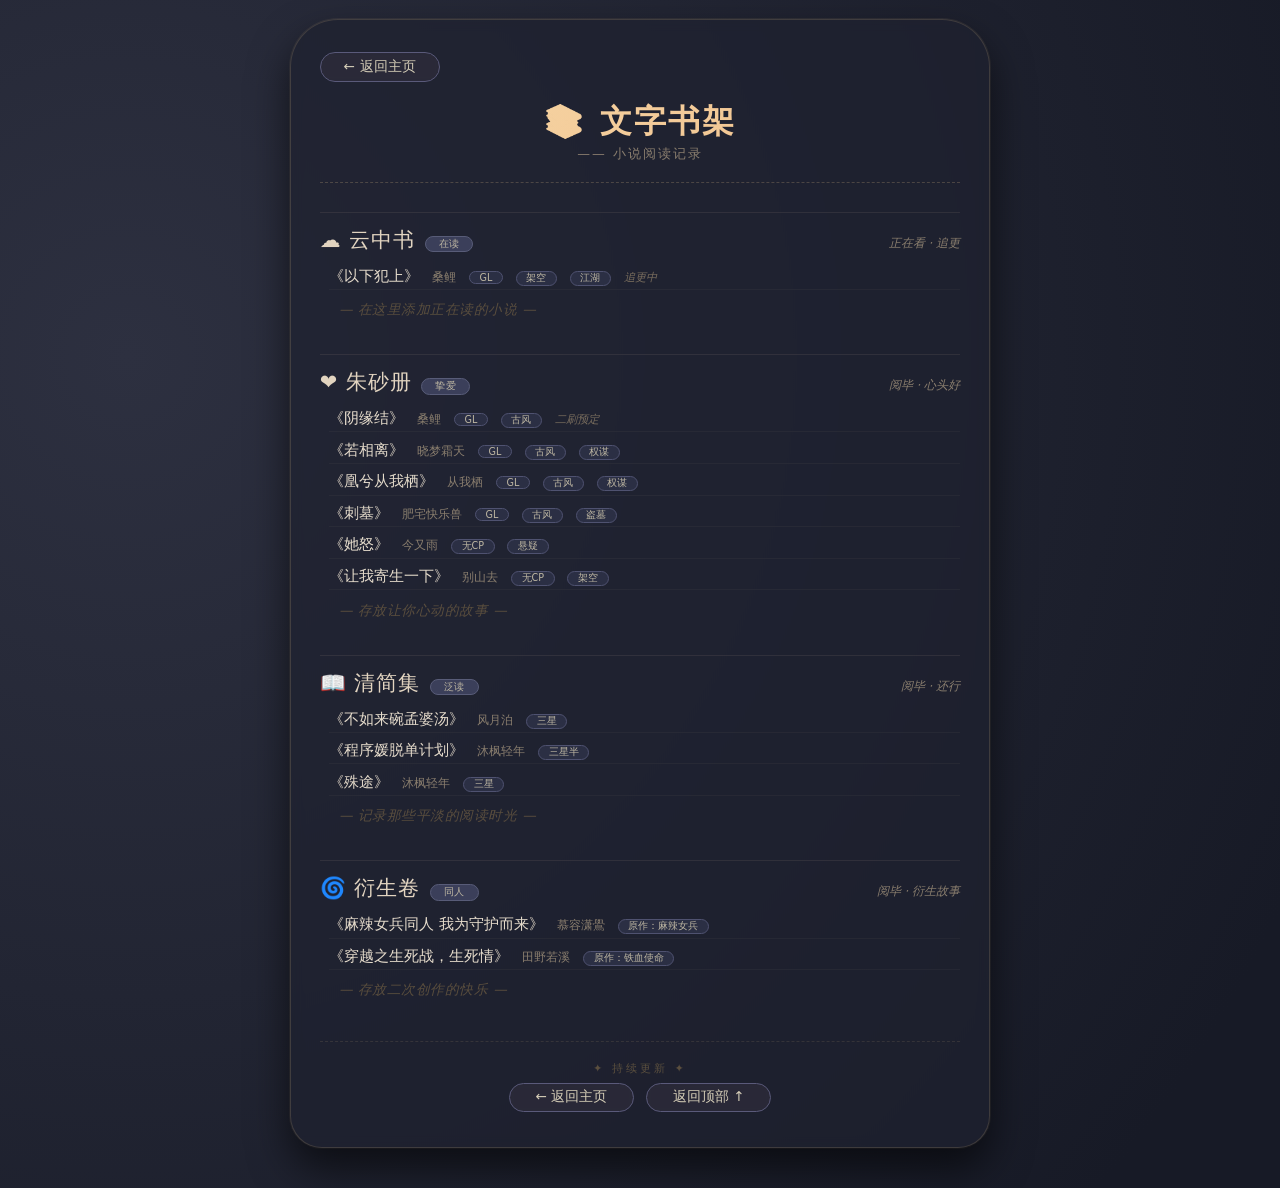
==== book.html @ a2913e01 "Add files via upload" ====
<!DOCTYPE html>
<html lang="zh-CN">
<head>
    <meta charset="UTF-8">
    <meta name="viewport" content="width=device-width, initial-scale=1.0, maximum-scale=1.0, user-scalable=yes, viewport-fit=cover">
    <title>文字书架 · 小说合集</title>
    <style>
        /* ===== 全局重置 — 继承自介游戏化风格 ===== */
        * {
            margin: 0;
            padding: 0;
            box-sizing: border-box;
        }

        body {
            background: #1b1e2b;
            background-image: radial-gradient(circle at 10% 30%, #2d3040 0%, #171a26 90%);
            font-family: 'Segoe UI', system-ui, -apple-system, 'Helvetica Neue', sans-serif;
            padding: 1.2rem 1rem 2.5rem;
            min-height: 100vh;
            display: flex;
            flex-direction: column;
            align-items: center;
            color: #eaeef2;
        }

        /* ===== 主卡片 ===== */
        .profile-card {
            max-width: 700px;
            width: 100%;
            background: rgba(30, 34, 48, 0.7);
            backdrop-filter: blur(6px);
            -webkit-backdrop-filter: blur(6px);
            border-radius: 48px 48px 32px 32px;
            padding: 2rem 1.8rem 2.2rem;
            box-shadow: 0 20px 40px rgba(0, 0, 0, 0.6), 0 0 0 1px rgba(255, 215, 150, 0.08);
            border: 1px solid rgba(255, 215, 150, 0.15);
            transition: all 0.2s ease;
        }

        /* ===== 返回按钮 ===== */
        .back-bar {
            margin-bottom: 1.2rem;
        }
        .back-btn {
            display: inline-block;
            background: rgba(60, 55, 70, 0.4);
            border-radius: 40px;
            padding: 0.3rem 1.4rem;
            font-size: 0.85rem;
            color: #d6ceb8;
            text-decoration: none;
            border: 1px solid #5a5a7a;
            transition: 0.2s;
            backdrop-filter: blur(2px);
            letter-spacing: 0.3px;
        }
        .back-btn:hover {
            background: #dbb594;
            color: #1b1e2b;
            border-color: #dbb594;
            transform: translateX(-4px);
        }
        .back-btn::before {
            content: "← ";
        }

        /* ===== 标题区 ===== */
        .page-header {
            text-align: center;
            padding-bottom: 1.2rem;
            border-bottom: 1px dashed rgba(255, 215, 150, 0.2);
            margin-bottom: 1.6rem;
        }
        .page-header h1 {
            font-size: 2rem;
            font-weight: 600;
            letter-spacing: 2px;
            background: linear-gradient(135deg, #f7d8a8, #f0c08c);
            -webkit-background-clip: text;
            background-clip: text;
            color: transparent;
            line-height: 1.3;
        }
        .page-header .subtitle {
            font-size: 0.8rem;
            color: #8a7e6e;
            letter-spacing: 2px;
            margin-top: 0.2rem;
        }

        /* ===== 书架分区 ===== */
        .shelf-section {
            margin-top: 1.8rem;
            padding-top: 0.8rem;
            border-top: 1px solid rgba(200, 180, 155, 0.1);
        }
        .shelf-section:first-of-type {
            border-top: none;
            margin-top: 0;
            padding-top: 0;
        }

        .shelf-header {
            display: flex;
            align-items: baseline;
            gap: 0.6rem;
            margin-bottom: 0.6rem;
            flex-wrap: wrap;
        }
        .shelf-header .shelf-name {
            font-size: 1.3rem;
            font-weight: 500;
            letter-spacing: 1px;
            color: #e2d4c0;
        }
        .shelf-header .shelf-badge {
            font-size: 0.6rem;
            background: #3b3f5a;
            padding: 0.05rem 0.8rem;
            border-radius: 30px;
            color: #bdb6a2;
            border: 1px solid #585c78;
            letter-spacing: 0.5px;
        }
        .shelf-header .shelf-desc {
            font-size: 0.75rem;
            color: #8a7e6e;
            margin-left: auto;
            font-style: italic;
        }

        /* ===== 书籍列表 ===== */
        .book-list {
            display: flex;
            flex-direction: column;
            gap: 0.3rem;
            padding-left: 0.6rem;
        }
        .book-item {
            display: flex;
            align-items: baseline;
            gap: 0.4rem 0.8rem;
            flex-wrap: wrap;
            padding: 0.15rem 0;
            font-size: 0.95rem;
            color: #d6d2c4;
            border-bottom: 1px solid rgba(200, 180, 155, 0.05);
        }
        .book-item .book-title {
            font-weight: 400;
            color: #e6dccc;
        }
        .book-item .book-author {
            font-size: 0.75rem;
            color: #8a7e6e;
        }
        .book-item .book-tag {
            font-size: 0.6rem;
            background: #2b2f44;
            padding: 0 0.6rem;
            border-radius: 30px;
            color: #bdb6a2;
            border: 1px solid #4f5270;
        }
        .book-item .book-note {
            font-size: 0.7rem;
            color: #7a6e5e;
            font-style: italic;
        }

        /* ===== 空状态占位 ===== */
        .empty-placeholder {
            color: #5a4e3e;
            font-size: 0.85rem;
            padding: 0.4rem 0 0.4rem 0.6rem;
            font-style: italic;
            letter-spacing: 0.5px;
        }

        /* ===== 底部 ===== */
        .page-footer {
            margin-top: 2.2rem;
            padding-top: 1.2rem;
            border-top: 1px dashed rgba(255, 215, 150, 0.1);
            text-align: center;
        }
        .page-footer .footer-back {
            display: inline-block;
            background: rgba(60, 55, 70, 0.4);
            border-radius: 40px;
            padding: 0.3rem 1.6rem;
            font-size: 0.85rem;
            color: #d6ceb8;
            text-decoration: none;
            border: 1px solid #5a5a7a;
            transition: 0.2s;
            backdrop-filter: blur(2px);
        }
        .page-footer .footer-back:hover {
            background: #dbb594;
            color: #1b1e2b;
            border-color: #dbb594;
            transform: translateX(-4px);
        }
        .page-footer .footer-back::before {
            content: "← ";
        }
        .page-footer .footer-end {
            display: block;
            font-size: 0.7rem;
            color: #5a4e3e;
            letter-spacing: 3px;
            margin-bottom: 0.4rem;
        }

        /* ===== 响应式 ===== */
        @media (max-width: 480px) {
            body {
                padding: 0.8rem 0.6rem 1.8rem;
            }
            .profile-card {
                padding: 1.5rem 1rem 1.8rem;
                border-radius: 32px 32px 24px 24px;
            }
            .page-header h1 {
                font-size: 1.6rem;
            }
            .shelf-header .shelf-name {
                font-size: 1.1rem;
            }
            .book-item {
                font-size: 0.88rem;
                gap: 0.2rem 0.5rem;
            }
            .back-btn {
                font-size: 0.75rem;
                padding: 0.2rem 1rem;
            }
            .page-footer .footer-back {
                font-size: 0.75rem;
                padding: 0.2rem 1.2rem;
            }
        }

        @media (max-width: 380px) {
            .profile-card {
                padding: 1rem 0.8rem 1.4rem;
                border-radius: 24px;
            }
            .page-header h1 {
                font-size: 1.3rem;
            }
            .book-item {
                font-size: 0.82rem;
            }
            .shelf-header .shelf-name {
                font-size: 1rem;
            }
        }

        /* ===== 底部按钮组 ===== */
        .footer-links {
            display: flex;
            justify-content: center;
            gap: 0.8rem;
            flex-wrap: wrap;
            margin-top: 0.2rem;
        }
        .footer-back, .footer-top {
            display: inline-block;
            background: rgba(60, 55, 70, 0.4);
            border-radius: 40px;
            padding: 0.3rem 1.6rem;
            font-size: 0.85rem;
            color: #d6ceb8;
            text-decoration: none;
            border: 1px solid #5a5a7a;
            transition: 0.2s;
            backdrop-filter: blur(2px);
        }
        .footer-back:hover, .footer-top:hover {
            background: #dbb594;
            color: #1b1e2b;
            border-color: #dbb594;
            transform: translateX(-4px);
        }
        .footer-back::before {
            content: "← ";
        }
        .footer-top::after {
            content: " ↑";
        }
        @media (max-width: 480px) {
            .footer-back, .footer-top {
                font-size: 0.75rem;
                padding: 0.2rem 1.2rem;
            }
        }
    </style>
</head>
<body>

    <div class="profile-card">

        <!-- ===== 顶部返回 ===== -->
        <div class="back-bar">
            <a href="javascript:history.back()" class="back-btn">返回主页</a>
        </div>

        <!-- ===== 标题 ===== -->
        <div class="page-header">
            <h1>📚 文字书架</h1>
            <p class="subtitle">—— 小说阅读记录</p>
        </div>

        <!-- ============================================================ -->
        <!-- 分区一：云中书（正在看的小说） -->
        <!-- ============================================================ -->
        <div class="shelf-section">
            <div class="shelf-header">
                <span class="shelf-name">☁️ 云中书</span>
                <span class="shelf-badge">在读</span>
                <span class="shelf-desc">正在看 · 追更</span>
            </div>
            <div class="book-list">
                <!-- 示例条目，后续可替换/追加 -->
                <div class="book-item">
                    <span class="book-title">《以下犯上》</span>
                    <span class="book-author">桑鲤</span>
                    <span class="book-tag">GL</span>
                    <span class="book-tag">架空</span>
                    <span class="book-tag">江湖</span>
                    <span class="book-note">追更中</span>
                </div>
                <!-- <div class="book-item">
                    <span class="book-title">《另一本在读》</span>
                    <span class="book-author">作者名</span>
                    <span class="book-tag">GL</span>
                </div> -->
                <!-- 空状态占位（无内容时显示，有内容后可删除） -->
                <div class="empty-placeholder">— 在这里添加正在读的小说 —</div>
            </div>
        </div>

        <!-- ============================================================ -->
        <!-- 分区二：朱砂册（看完了很喜欢的小说） -->
        <!-- ============================================================ -->
        <div class="shelf-section">
            <div class="shelf-header">
                <span class="shelf-name">❤️ 朱砂册</span>
                <span class="shelf-badge">挚爱</span>
                <span class="shelf-desc">阅毕 · 心头好</span>
            </div>
            <div class="book-list">
                <div class="book-item">
                    <span class="book-title">《阴缘结》</span>
                    <span class="book-author">桑鲤</span>
                    <span class="book-tag">GL</span>
                    <span class="book-tag">古风</span>
                    <span class="book-note">二刷预定</span>
                </div>
                <div class="book-item">
                    <span class="book-title">《若相离》</span>
                    <span class="book-author">晓梦霜天</span>
                    <span class="book-tag">GL</span>
                    <span class="book-tag">古风</span>
                    <span class="book-tag">权谋</span>
                </div>
                <div class="book-item">
                    <span class="book-title">《凰兮从我栖》</span>
                    <span class="book-author">从我栖</span>
                    <span class="book-tag">GL</span>
                    <span class="book-tag">古风</span>
                    <span class="book-tag">权谋</span>
                </div>
                <div class="book-item">
                    <span class="book-title">《刺墓》</span>
                    <span class="book-author">肥宅快乐兽</span>
                    <span class="book-tag">GL</span>
                    <span class="book-tag">古风</span>
                    <span class="book-tag">盗墓</span>
                </div>
                <div class="book-item">
                    <span class="book-title">《她怒》</span>
                    <span class="book-author">今又雨</span>
                    <span class="book-tag">无CP</span>
                    <span class="book-tag">悬疑</span>
                </div>
                <div class="book-item">
                    <span class="book-title">《让我寄生一下》</span>
                    <span class="book-author">别山去</span>
                    <span class="book-tag">无CP</span>
                    <span class="book-tag">架空</span>
                </div>
                <div class="empty-placeholder">— 存放让你心动的故事 —</div>
            </div>
        </div>

        <!-- ============================================================ -->
        <!-- 分区三：清简集（看完了觉得一般/还行的小说） -->
        <!-- ============================================================ -->
        <div class="shelf-section">
            <div class="shelf-header">
                <span class="shelf-name">📖 清简集</span>
                <span class="shelf-badge">泛读</span>
                <span class="shelf-desc">阅毕 · 还行</span>
            </div>
            <div class="book-list">
                <div class="book-item">
                    <span class="book-title">《不如来碗孟婆汤》</span>
                    <span class="book-author">风月泊</span>
                    <span class="book-tag">三星</span>
                </div>
                <div class="book-item">
                    <span class="book-title">《程序媛脱单计划》</span>
                    <span class="book-author">沐枫轻年</span>
                    <span class="book-tag">三星半</span>
                </div>
                <div class="book-item">
                    <span class="book-title">《殊途》</span>
                    <span class="book-author">沐枫轻年</span>
                    <span class="book-tag">三星</span>
                </div>
                <div class="empty-placeholder">— 记录那些平淡的阅读时光 —</div>
            </div>
        </div>

        <!-- ============================================================ -->
        <!-- 分区四：衍生卷（同人文专区） -->
        <!-- ============================================================ -->
        <div class="shelf-section">
            <div class="shelf-header">
                <span class="shelf-name">🌀 衍生卷</span>
                <span class="shelf-badge">同人</span>
                <span class="shelf-desc">阅毕 · 衍生故事</span>
            </div>
            <div class="book-list">
                <div class="book-item">
                    <span class="book-title">《麻辣女兵同人 我为守护而来》</span>
                    <span class="book-author">慕容潇鷽</span>
                    <span class="book-tag">原作：麻辣女兵</span>
                </div>
                <div class="book-item">
                    <span class="book-title">《穿越之生死战，生死情》</span>
                    <span class="book-author">田野若溪</span>
                    <span class="book-tag">原作：铁血使命</span>
                </div>
                <div class="empty-placeholder">— 存放二次创作的快乐 —</div>
            </div>
        </div>

        <!-- ===== 底部 ===== -->
        <div class="page-footer">
            <span class="footer-end">✦ 持续更新 ✦</span>
            <div class="footer-links">
                <a href="./index.html" class="footer-back">返回主页</a>
                <a href="#" class="footer-top" onclick="window.scrollTo({top:0,behavior:'smooth'});return false;">返回顶部</a>
            </div>
        </div>

</body>
</html>
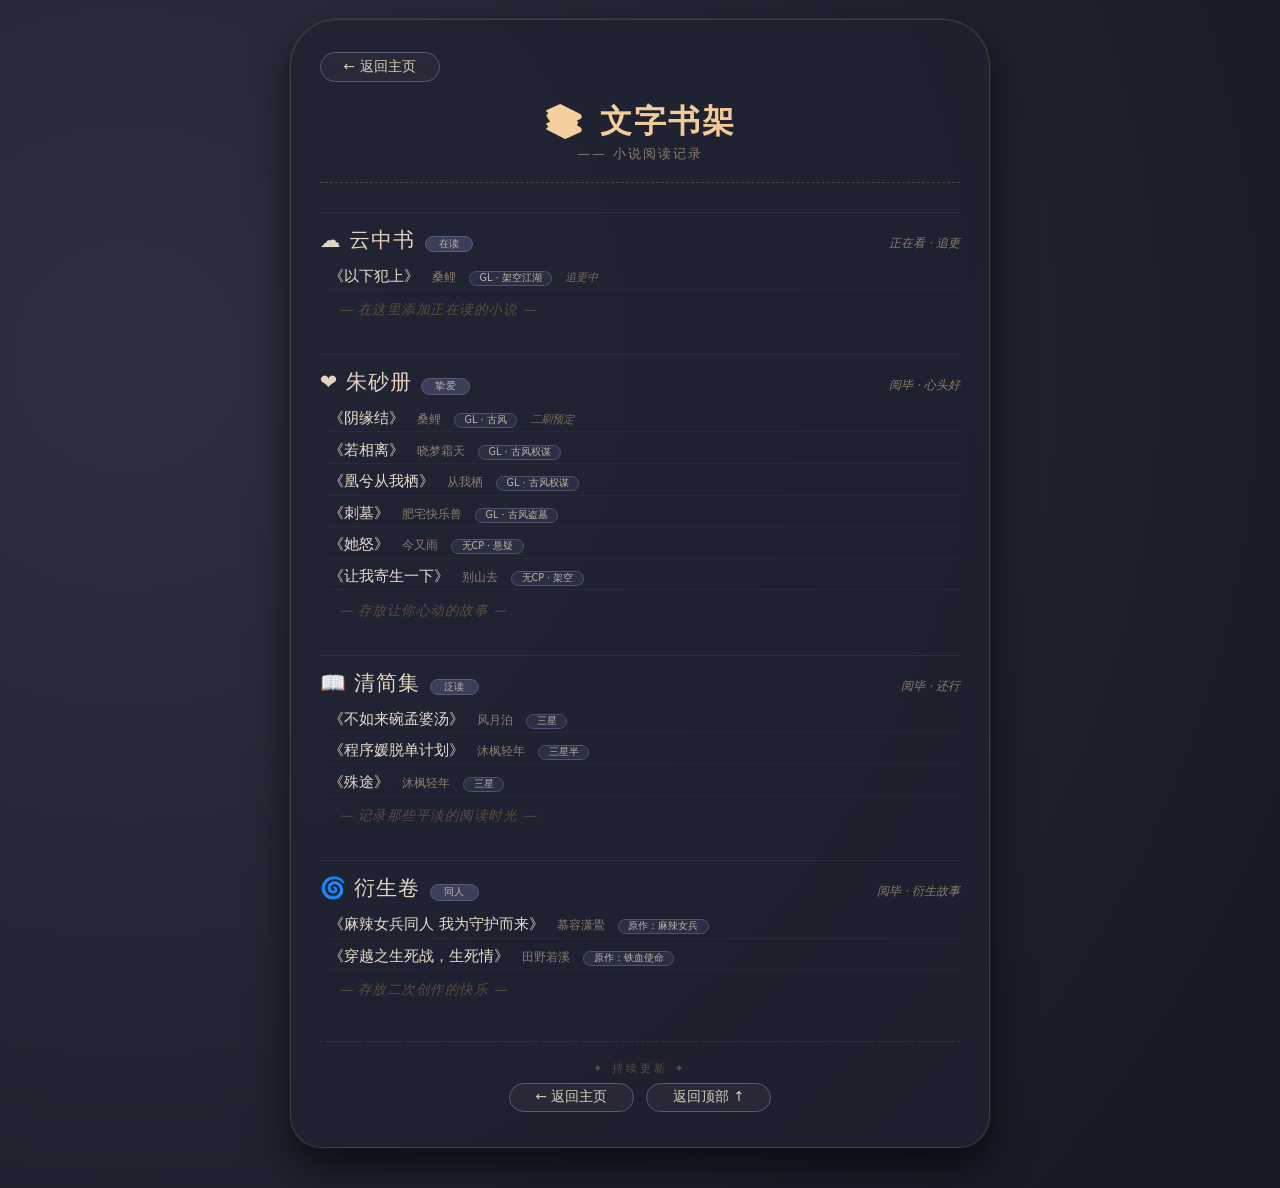
==== commit 9edfd213: "Update book.html" ====
--- a/book.html
+++ b/book.html
@@ -328,9 +328,7 @@
                 <div class="book-item">
                     <span class="book-title">《以下犯上》</span>
                     <span class="book-author">桑鲤</span>
-                    <span class="book-tag">GL</span>
-                    <span class="book-tag">架空</span>
-                    <span class="book-tag">江湖</span>
+                    <span class="book-tag">GL · 架空江湖</span>
                     <span class="book-note">追更中</span>
                 </div>
                 <!-- <div class="book-item">
@@ -356,42 +354,33 @@
                 <div class="book-item">
                     <span class="book-title">《阴缘结》</span>
                     <span class="book-author">桑鲤</span>
-                    <span class="book-tag">GL</span>
-                    <span class="book-tag">古风</span>
+                    <span class="book-tag">GL · 古风</span>
                     <span class="book-note">二刷预定</span>
                 </div>
                 <div class="book-item">
                     <span class="book-title">《若相离》</span>
                     <span class="book-author">晓梦霜天</span>
-                    <span class="book-tag">GL</span>
-                    <span class="book-tag">古风</span>
-                    <span class="book-tag">权谋</span>
+                    <span class="book-tag">GL · 古风权谋</span>
                 </div>
                 <div class="book-item">
                     <span class="book-title">《凰兮从我栖》</span>
                     <span class="book-author">从我栖</span>
-                    <span class="book-tag">GL</span>
-                    <span class="book-tag">古风</span>
-                    <span class="book-tag">权谋</span>
+                    <span class="book-tag">GL · 古风权谋</span>
                 </div>
                 <div class="book-item">
                     <span class="book-title">《刺墓》</span>
                     <span class="book-author">肥宅快乐兽</span>
-                    <span class="book-tag">GL</span>
-                    <span class="book-tag">古风</span>
-                    <span class="book-tag">盗墓</span>
+                    <span class="book-tag">GL · 古风盗墓</span>
                 </div>
                 <div class="book-item">
                     <span class="book-title">《她怒》</span>
                     <span class="book-author">今又雨</span>
-                    <span class="book-tag">无CP</span>
-                    <span class="book-tag">悬疑</span>
+                    <span class="book-tag">无CP · 悬疑</span>
                 </div>
                 <div class="book-item">
                     <span class="book-title">《让我寄生一下》</span>
                     <span class="book-author">别山去</span>
-                    <span class="book-tag">无CP</span>
-                    <span class="book-tag">架空</span>
+                    <span class="book-tag">无CP · 架空</span>
                 </div>
                 <div class="empty-placeholder">— 存放让你心动的故事 —</div>
             </div>
@@ -460,4 +449,4 @@
         </div>
 
 </body>
-</html>+</html>
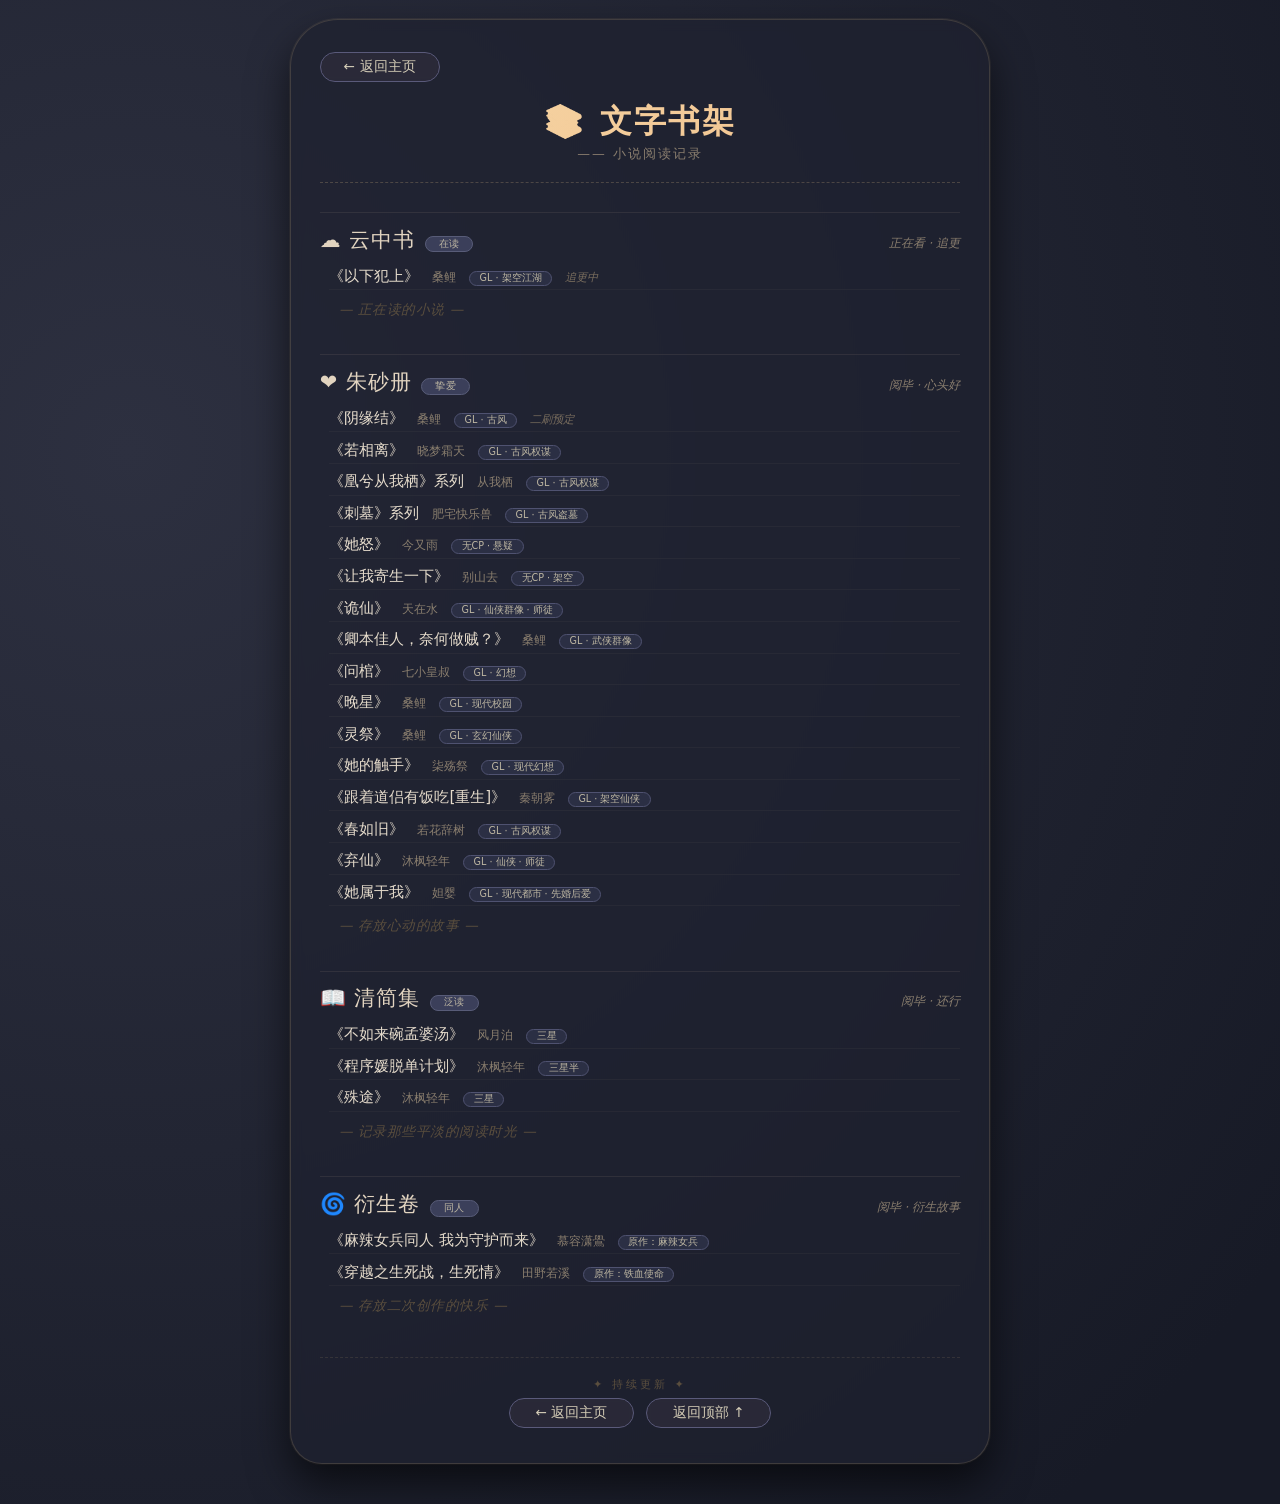
==== commit 1a6da9bb: "Update book.html" ====
--- a/book.html
+++ b/book.html
@@ -337,7 +337,7 @@
                     <span class="book-tag">GL</span>
                 </div> -->
                 <!-- 空状态占位（无内容时显示，有内容后可删除） -->
-                <div class="empty-placeholder">— 在这里添加正在读的小说 —</div>
+                <div class="empty-placeholder">— 正在读的小说 —</div>
             </div>
         </div>
 
@@ -363,12 +363,12 @@
                     <span class="book-tag">GL · 古风权谋</span>
                 </div>
                 <div class="book-item">
-                    <span class="book-title">《凰兮从我栖》</span>
+                    <span class="book-title">《凰兮从我栖》系列</span>
                     <span class="book-author">从我栖</span>
                     <span class="book-tag">GL · 古风权谋</span>
                 </div>
                 <div class="book-item">
-                    <span class="book-title">《刺墓》</span>
+                    <span class="book-title">《刺墓》系列</span>
                     <span class="book-author">肥宅快乐兽</span>
                     <span class="book-tag">GL · 古风盗墓</span>
                 </div>
@@ -382,7 +382,58 @@
                     <span class="book-author">别山去</span>
                     <span class="book-tag">无CP · 架空</span>
                 </div>
-                <div class="empty-placeholder">— 存放让你心动的故事 —</div>
+                <div class="book-item">
+                    <span class="book-title">《诡仙》</span>
+                    <span class="book-author">天在水</span>
+                    <span class="book-tag">GL · 仙侠群像 · 师徒</span>
+                </div>
+                <div class="book-item">
+                    <span class="book-title">《卿本佳人，奈何做贼？》</span>
+                    <span class="book-author">桑鲤</span>
+                    <span class="book-tag">GL · 武侠群像</span>
+                </div>
+                <div class="book-item">
+                    <span class="book-title">《问棺》</span>
+                    <span class="book-author">七小皇叔</span>
+                    <span class="book-tag">GL · 幻想</span>
+                </div>
+                <div class="book-item">
+                    <span class="book-title">《晚星》</span>
+                    <span class="book-author">桑鲤</span>
+                    <span class="book-tag">GL · 现代校园</span>
+                </div>
+                <div class="book-item">
+                    <span class="book-title">《灵祭》</span>
+                    <span class="book-author">桑鲤</span>
+                    <span class="book-tag">GL · 玄幻仙侠</span>
+                </div>
+                <div class="book-item">
+                    <span class="book-title">《她的触手》</span>
+                    <span class="book-author">柒殇祭</span>
+                    <span class="book-tag">GL · 现代幻想</span>
+                </div>
+                <div class="book-item">
+                    <span class="book-title">《跟着道侣有饭吃[重生]》</span>
+                    <span class="book-author">秦朝雾</span>
+                    <span class="book-tag">GL · 架空仙侠</span>
+                </div>
+                <div class="book-item">
+                    <span class="book-title">《春如旧》</span>
+                    <span class="book-author">若花辞树</span>
+                    <span class="book-tag">GL · 古风权谋</span>
+                </div>
+                <div class="book-item">
+                    <span class="book-title">《弃仙》</span>
+                    <span class="book-author">沐枫轻年</span>
+                    <span class="book-tag">GL · 仙侠 · 师徒</span>
+                </div>
+                <div class="book-item">
+                    <span class="book-title">《她属于我》</span>
+                    <span class="book-author">妲婴</span>
+                    <span class="book-tag">GL · 现代都市 · 先婚后爱</span>
+                </div>
+
+                <div class="empty-placeholder">— 存放心动的故事 —</div>
             </div>
         </div>
 
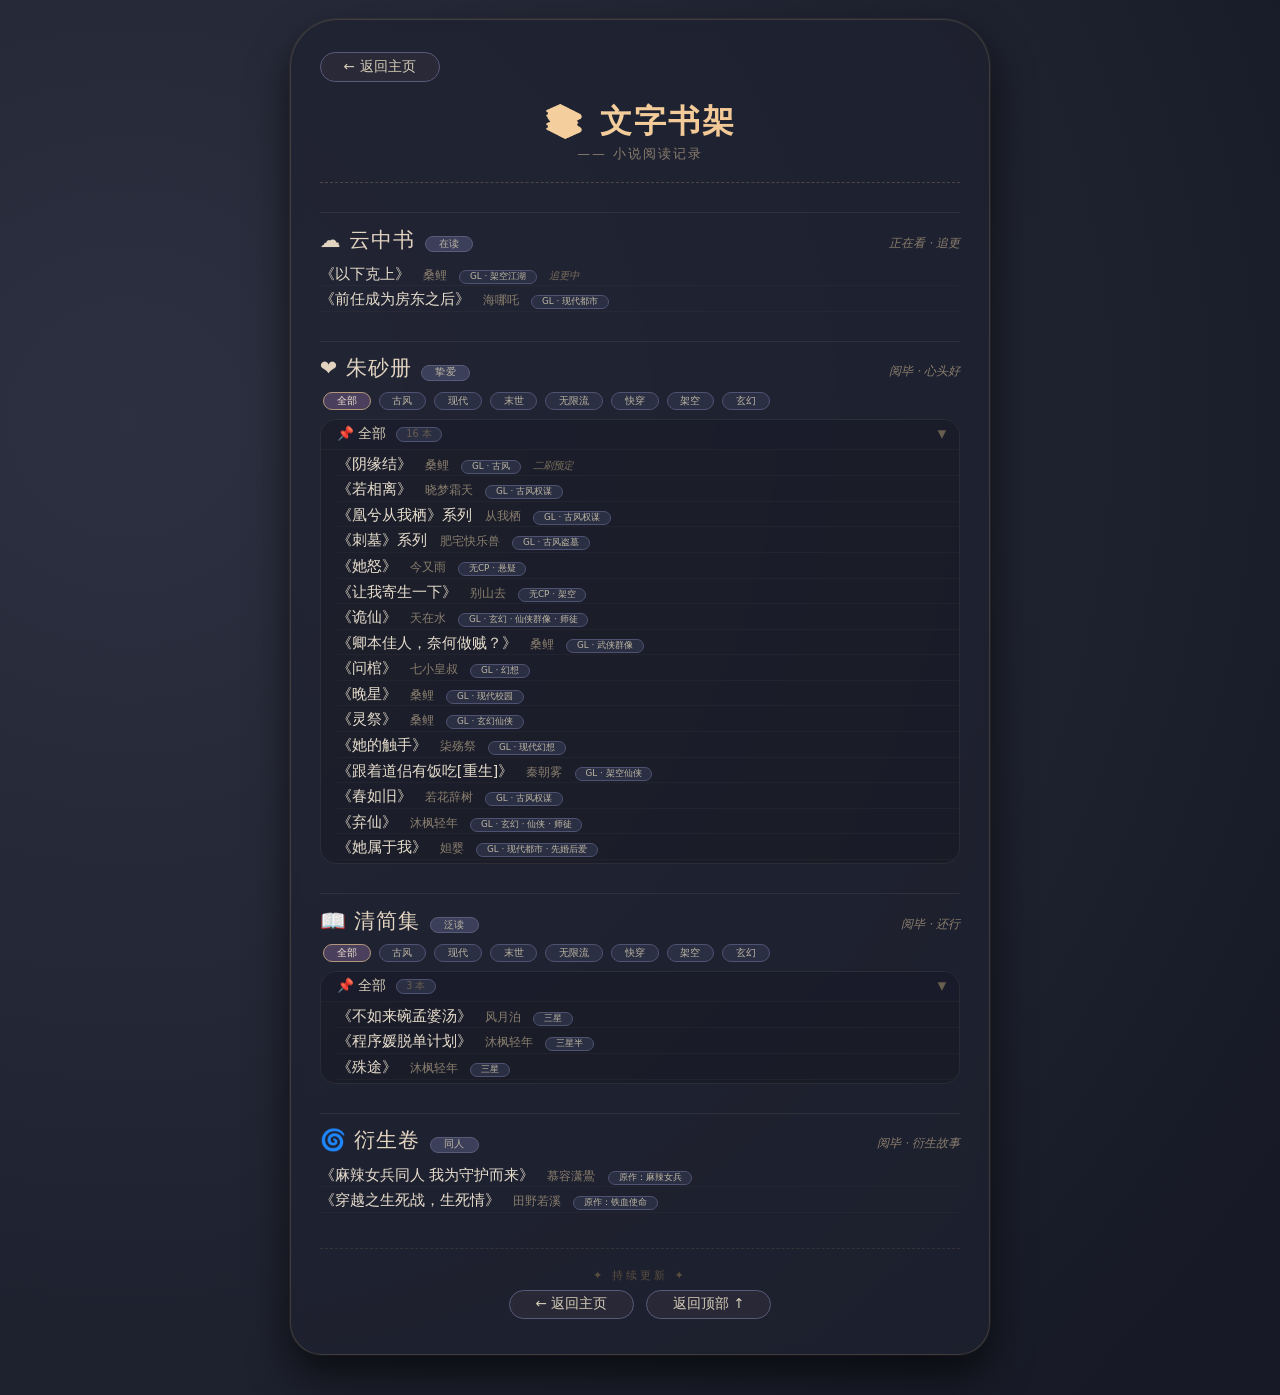
==== commit 06e838ad: "Update book.html" ====
--- a/book.html
+++ b/book.html
@@ -5,7 +5,7 @@
     <meta name="viewport" content="width=device-width, initial-scale=1.0, maximum-scale=1.0, user-scalable=yes, viewport-fit=cover">
     <title>文字书架 · 小说合集</title>
     <style>
-        /* ===== 全局重置 — 继承自介游戏化风格 ===== */
+        /* ===== 全局重置 ===== */
         * {
             margin: 0;
             padding: 0;
@@ -24,7 +24,6 @@
             color: #eaeef2;
         }
 
-        /* ===== 主卡片 ===== */
         .profile-card {
             max-width: 700px;
             width: 100%;
@@ -35,13 +34,9 @@
             padding: 2rem 1.8rem 2.2rem;
             box-shadow: 0 20px 40px rgba(0, 0, 0, 0.6), 0 0 0 1px rgba(255, 215, 150, 0.08);
             border: 1px solid rgba(255, 215, 150, 0.15);
-            transition: all 0.2s ease;
-        }
-
-        /* ===== 返回按钮 ===== */
-        .back-bar {
-            margin-bottom: 1.2rem;
-        }
+        }
+
+        .back-bar { margin-bottom: 1.2rem; }
         .back-btn {
             display: inline-block;
             background: rgba(60, 55, 70, 0.4);
@@ -61,11 +56,8 @@
             border-color: #dbb594;
             transform: translateX(-4px);
         }
-        .back-btn::before {
-            content: "← ";
-        }
-
-        /* ===== 标题区 ===== */
+        .back-btn::before { content: "← "; }
+
         .page-header {
             text-align: center;
             padding-bottom: 1.2rem;
@@ -130,33 +122,94 @@
             font-style: italic;
         }
 
+        /* ===== 分类折叠面板 ===== */
+        .category-group {
+            margin-top: 0.6rem;
+            border-radius: 16px;
+            overflow: hidden;
+            border: 1px solid rgba(255, 215, 150, 0.06);
+            display: none; /* 默认全部隐藏 */
+        }
+        .category-group.active {
+            display: block; /* 激活的显示 */
+        }
+        .category-group + .category-group {
+            margin-top: 0.4rem;
+        }
+
+        .category-toggle {
+            display: flex;
+            align-items: center;
+            gap: 0.6rem;
+            padding: 0.3rem 0.8rem 0.3rem 1rem;
+            background: rgba(20, 22, 35, 0.4);
+            cursor: pointer;
+            user-select: none;
+            transition: 0.2s;
+            border-bottom: 1px solid transparent;
+        }
+        .category-toggle:hover {
+            background: rgba(40, 44, 65, 0.5);
+        }
+        .category-toggle .cat-name {
+            font-size: 0.85rem;
+            font-weight: 500;
+            color: #d6ceb8;
+        }
+        .category-toggle .cat-count {
+            font-size: 0.6rem;
+            color: #6a5e4e;
+            background: #2b2f44;
+            padding: 0 0.6rem;
+            border-radius: 30px;
+            border: 1px solid #4f5270;
+        }
+        .category-toggle .cat-arrow {
+            margin-left: auto;
+            color: #6a5e4e;
+            font-size: 0.7rem;
+            transition: transform 0.3s ease;
+        }
+        .category-toggle .cat-arrow.open {
+            transform: rotate(90deg);
+        }
+
+        /* 书籍列表（默认展开） */
+        .category-content {
+            padding: 0.2rem 0 0.2rem 0.8rem;
+            background: rgba(0, 0, 0, 0.15);
+            border-top: 1px solid rgba(255, 215, 150, 0.04);
+        }
+        .category-content .book-list {
+            padding-left: 0.2rem;
+        }
+
         /* ===== 书籍列表 ===== */
         .book-list {
             display: flex;
             flex-direction: column;
-            gap: 0.3rem;
-            padding-left: 0.6rem;
+            gap: 0.15rem;
         }
         .book-item {
             display: flex;
             align-items: baseline;
             gap: 0.4rem 0.8rem;
             flex-wrap: wrap;
-            padding: 0.15rem 0;
-            font-size: 0.95rem;
+            padding: 0.1rem 0;
+            font-size: 0.92rem;
             color: #d6d2c4;
-            border-bottom: 1px solid rgba(200, 180, 155, 0.05);
+            border-bottom: 1px solid rgba(200, 180, 155, 0.04);
         }
         .book-item .book-title {
             font-weight: 400;
             color: #e6dccc;
         }
         .book-item .book-author {
-            font-size: 0.75rem;
+            font-size: 0.72rem;
             color: #8a7e6e;
         }
         .book-item .book-tag {
-            font-size: 0.6rem;
+            font-size: 0.55rem;
             background: #2b2f44;
             padding: 0 0.6rem;
             border-radius: 30px;
@@ -164,18 +217,24 @@
             border: 1px solid #4f5270;
         }
         .book-item .book-note {
-            font-size: 0.7rem;
+            font-size: 0.65rem;
             color: #7a6e5e;
             font-style: italic;
         }
 
-        /* ===== 空状态占位 ===== */
+        /* ===== 空状态 ===== */
         .empty-placeholder {
             color: #5a4e3e;
-            font-size: 0.85rem;
-            padding: 0.4rem 0 0.4rem 0.6rem;
+            font-size: 0.8rem;
+            padding: 0.2rem 0 0.2rem 0.4rem;
             font-style: italic;
             letter-spacing: 0.5px;
+        }
+        .category-empty {
+            color: #4a3e2e;
+            font-size: 0.75rem;
+            padding: 0.3rem 0 0.3rem 0.4rem;
+            font-style: italic;
         }
 
         /* ===== 底部 ===== */
@@ -185,81 +244,6 @@
             border-top: 1px dashed rgba(255, 215, 150, 0.1);
             text-align: center;
         }
-        .page-footer .footer-back {
-            display: inline-block;
-            background: rgba(60, 55, 70, 0.4);
-            border-radius: 40px;
-            padding: 0.3rem 1.6rem;
-            font-size: 0.85rem;
-            color: #d6ceb8;
-            text-decoration: none;
-            border: 1px solid #5a5a7a;
-            transition: 0.2s;
-            backdrop-filter: blur(2px);
-        }
-        .page-footer .footer-back:hover {
-            background: #dbb594;
-            color: #1b1e2b;
-            border-color: #dbb594;
-            transform: translateX(-4px);
-        }
-        .page-footer .footer-back::before {
-            content: "← ";
-        }
-        .page-footer .footer-end {
-            display: block;
-            font-size: 0.7rem;
-            color: #5a4e3e;
-            letter-spacing: 3px;
-            margin-bottom: 0.4rem;
-        }
-
-        /* ===== 响应式 ===== */
-        @media (max-width: 480px) {
-            body {
-                padding: 0.8rem 0.6rem 1.8rem;
-            }
-            .profile-card {
-                padding: 1.5rem 1rem 1.8rem;
-                border-radius: 32px 32px 24px 24px;
-            }
-            .page-header h1 {
-                font-size: 1.6rem;
-            }
-            .shelf-header .shelf-name {
-                font-size: 1.1rem;
-            }
-            .book-item {
-                font-size: 0.88rem;
-                gap: 0.2rem 0.5rem;
-            }
-            .back-btn {
-                font-size: 0.75rem;
-                padding: 0.2rem 1rem;
-            }
-            .page-footer .footer-back {
-                font-size: 0.75rem;
-                padding: 0.2rem 1.2rem;
-            }
-        }
-
-        @media (max-width: 380px) {
-            .profile-card {
-                padding: 1rem 0.8rem 1.4rem;
-                border-radius: 24px;
-            }
-            .page-header h1 {
-                font-size: 1.3rem;
-            }
-            .book-item {
-                font-size: 0.82rem;
-            }
-            .shelf-header .shelf-name {
-                font-size: 1rem;
-            }
-        }
-
-        /* ===== 底部按钮组 ===== */
         .footer-links {
             display: flex;
             justify-content: center;
@@ -285,219 +269,485 @@
             border-color: #dbb594;
             transform: translateX(-4px);
         }
-        .footer-back::before {
-            content: "← ";
-        }
-        .footer-top::after {
-            content: " ↑";
-        }
+        .footer-back::before { content: "← "; }
+        .footer-top::after { content: " ↑"; }
+        .footer-end {
+            display: block;
+            font-size: 0.7rem;
+            color: #5a4e3e;
+            letter-spacing: 3px;
+            margin-bottom: 0.4rem;
+        }
+
+        /* ===== 响应式 ===== */
         @media (max-width: 480px) {
-            .footer-back, .footer-top {
-                font-size: 0.75rem;
-                padding: 0.2rem 1.2rem;
-            }
+            body { padding: 0.8rem 0.6rem 1.8rem; }
+            .profile-card { padding: 1.5rem 1rem 1.8rem; border-radius: 32px 32px 24px 24px; }
+            .page-header h1 { font-size: 1.6rem; }
+            .shelf-header .shelf-name { font-size: 1.1rem; }
+            .book-item { font-size: 0.85rem; gap: 0.2rem 0.4rem; }
+            .back-btn, .footer-back, .footer-top { font-size: 0.75rem; padding: 0.2rem 1rem; }
+            .category-toggle { padding: 0.25rem 0.6rem 0.25rem 0.8rem; }
+            .category-toggle .cat-name { font-size: 0.8rem; }
+            .category-content { padding-left: 0.4rem; }
+        }
+        @media (max-width: 380px) {
+            .profile-card { padding: 1rem 0.8rem 1.4rem; border-radius: 24px; }
+            .page-header h1 { font-size: 1.3rem; }
+            .book-item { font-size: 0.8rem; }
+            .shelf-header .shelf-name { font-size: 1rem; }
+        }
+
+        /* 分类标签组 (显示在书架头部下方) */
+        .category-tabs {
+            display: flex;
+            flex-wrap: wrap;
+            gap: 0.3rem 0.5rem;
+            margin-bottom: 0.6rem;
+            padding-left: 0.2rem;
+        }
+        .category-tabs .cat-tab {
+            font-size: 0.65rem;
+            background: #2b2f44;
+            padding: 0.05rem 0.8rem;
+            border-radius: 30px;
+            color: #bdb6a2;
+            border: 1px solid #4f5270;
+            cursor: pointer;
+            transition: 0.15s;
+        }
+        .category-tabs .cat-tab:hover {
+            background: #3b3f5a;
+            color: #e6dccc;
+            border-color: #6a6e8a;
+        }
+        .category-tabs .cat-tab.active {
+            background: #4b3f5e;
+            border-color: #b2967a;
+            color: #f0e3d0;
         }
     </style>
 </head>
 <body>
 
-    <div class="profile-card">
-
-        <!-- ===== 顶部返回 ===== -->
-        <div class="back-bar">
-            <a href="javascript:history.back()" class="back-btn">返回主页</a>
-        </div>
-
-        <!-- ===== 标题 ===== -->
-        <div class="page-header">
-            <h1>📚 文字书架</h1>
-            <p class="subtitle">—— 小说阅读记录</p>
-        </div>
-
-        <!-- ============================================================ -->
-        <!-- 分区一：云中书（正在看的小说） -->
-        <!-- ============================================================ -->
-        <div class="shelf-section">
-            <div class="shelf-header">
-                <span class="shelf-name">☁️ 云中书</span>
-                <span class="shelf-badge">在读</span>
-                <span class="shelf-desc">正在看 · 追更</span>
-            </div>
-            <div class="book-list">
-                <!-- 示例条目，后续可替换/追加 -->
-                <div class="book-item">
-                    <span class="book-title">《以下犯上》</span>
-                    <span class="book-author">桑鲤</span>
-                    <span class="book-tag">GL · 架空江湖</span>
-                    <span class="book-note">追更中</span>
-                </div>
-                <!-- <div class="book-item">
-                    <span class="book-title">《另一本在读》</span>
-                    <span class="book-author">作者名</span>
-                    <span class="book-tag">GL</span>
-                </div> -->
-                <!-- 空状态占位（无内容时显示，有内容后可删除） -->
-                <div class="empty-placeholder">— 正在读的小说 —</div>
-            </div>
-        </div>
-
-        <!-- ============================================================ -->
-        <!-- 分区二：朱砂册（看完了很喜欢的小说） -->
-        <!-- ============================================================ -->
-        <div class="shelf-section">
-            <div class="shelf-header">
-                <span class="shelf-name">❤️ 朱砂册</span>
-                <span class="shelf-badge">挚爱</span>
-                <span class="shelf-desc">阅毕 · 心头好</span>
-            </div>
-            <div class="book-list">
-                <div class="book-item">
-                    <span class="book-title">《阴缘结》</span>
-                    <span class="book-author">桑鲤</span>
-                    <span class="book-tag">GL · 古风</span>
-                    <span class="book-note">二刷预定</span>
-                </div>
-                <div class="book-item">
-                    <span class="book-title">《若相离》</span>
-                    <span class="book-author">晓梦霜天</span>
-                    <span class="book-tag">GL · 古风权谋</span>
-                </div>
-                <div class="book-item">
-                    <span class="book-title">《凰兮从我栖》系列</span>
-                    <span class="book-author">从我栖</span>
-                    <span class="book-tag">GL · 古风权谋</span>
-                </div>
-                <div class="book-item">
-                    <span class="book-title">《刺墓》系列</span>
-                    <span class="book-author">肥宅快乐兽</span>
-                    <span class="book-tag">GL · 古风盗墓</span>
-                </div>
-                <div class="book-item">
-                    <span class="book-title">《她怒》</span>
-                    <span class="book-author">今又雨</span>
-                    <span class="book-tag">无CP · 悬疑</span>
-                </div>
-                <div class="book-item">
-                    <span class="book-title">《让我寄生一下》</span>
-                    <span class="book-author">别山去</span>
-                    <span class="book-tag">无CP · 架空</span>
-                </div>
-                <div class="book-item">
-                    <span class="book-title">《诡仙》</span>
-                    <span class="book-author">天在水</span>
-                    <span class="book-tag">GL · 仙侠群像 · 师徒</span>
-                </div>
-                <div class="book-item">
-                    <span class="book-title">《卿本佳人，奈何做贼？》</span>
-                    <span class="book-author">桑鲤</span>
-                    <span class="book-tag">GL · 武侠群像</span>
-                </div>
-                <div class="book-item">
-                    <span class="book-title">《问棺》</span>
-                    <span class="book-author">七小皇叔</span>
-                    <span class="book-tag">GL · 幻想</span>
-                </div>
-                <div class="book-item">
-                    <span class="book-title">《晚星》</span>
-                    <span class="book-author">桑鲤</span>
-                    <span class="book-tag">GL · 现代校园</span>
-                </div>
-                <div class="book-item">
-                    <span class="book-title">《灵祭》</span>
-                    <span class="book-author">桑鲤</span>
-                    <span class="book-tag">GL · 玄幻仙侠</span>
-                </div>
-                <div class="book-item">
-                    <span class="book-title">《她的触手》</span>
-                    <span class="book-author">柒殇祭</span>
-                    <span class="book-tag">GL · 现代幻想</span>
-                </div>
-                <div class="book-item">
-                    <span class="book-title">《跟着道侣有饭吃[重生]》</span>
-                    <span class="book-author">秦朝雾</span>
-                    <span class="book-tag">GL · 架空仙侠</span>
-                </div>
-                <div class="book-item">
-                    <span class="book-title">《春如旧》</span>
-                    <span class="book-author">若花辞树</span>
-                    <span class="book-tag">GL · 古风权谋</span>
-                </div>
-                <div class="book-item">
-                    <span class="book-title">《弃仙》</span>
-                    <span class="book-author">沐枫轻年</span>
-                    <span class="book-tag">GL · 仙侠 · 师徒</span>
-                </div>
-                <div class="book-item">
-                    <span class="book-title">《她属于我》</span>
-                    <span class="book-author">妲婴</span>
-                    <span class="book-tag">GL · 现代都市 · 先婚后爱</span>
-                </div>
-
-                <div class="empty-placeholder">— 存放心动的故事 —</div>
-            </div>
-        </div>
-
-        <!-- ============================================================ -->
-        <!-- 分区三：清简集（看完了觉得一般/还行的小说） -->
-        <!-- ============================================================ -->
-        <div class="shelf-section">
-            <div class="shelf-header">
-                <span class="shelf-name">📖 清简集</span>
-                <span class="shelf-badge">泛读</span>
-                <span class="shelf-desc">阅毕 · 还行</span>
-            </div>
-            <div class="book-list">
-                <div class="book-item">
-                    <span class="book-title">《不如来碗孟婆汤》</span>
-                    <span class="book-author">风月泊</span>
-                    <span class="book-tag">三星</span>
-                </div>
-                <div class="book-item">
-                    <span class="book-title">《程序媛脱单计划》</span>
-                    <span class="book-author">沐枫轻年</span>
-                    <span class="book-tag">三星半</span>
-                </div>
-                <div class="book-item">
-                    <span class="book-title">《殊途》</span>
-                    <span class="book-author">沐枫轻年</span>
-                    <span class="book-tag">三星</span>
-                </div>
-                <div class="empty-placeholder">— 记录那些平淡的阅读时光 —</div>
-            </div>
-        </div>
-
-        <!-- ============================================================ -->
-        <!-- 分区四：衍生卷（同人文专区） -->
-        <!-- ============================================================ -->
-        <div class="shelf-section">
-            <div class="shelf-header">
-                <span class="shelf-name">🌀 衍生卷</span>
-                <span class="shelf-badge">同人</span>
-                <span class="shelf-desc">阅毕 · 衍生故事</span>
-            </div>
-            <div class="book-list">
-                <div class="book-item">
-                    <span class="book-title">《麻辣女兵同人 我为守护而来》</span>
-                    <span class="book-author">慕容潇鷽</span>
-                    <span class="book-tag">原作：麻辣女兵</span>
-                </div>
-                <div class="book-item">
-                    <span class="book-title">《穿越之生死战，生死情》</span>
-                    <span class="book-author">田野若溪</span>
-                    <span class="book-tag">原作：铁血使命</span>
-                </div>
-                <div class="empty-placeholder">— 存放二次创作的快乐 —</div>
-            </div>
-        </div>
-
-        <!-- ===== 底部 ===== -->
-        <div class="page-footer">
-            <span class="footer-end">✦ 持续更新 ✦</span>
-            <div class="footer-links">
-                <a href="./index.html" class="footer-back">返回主页</a>
-                <a href="#" class="footer-top" onclick="window.scrollTo({top:0,behavior:'smooth'});return false;">返回顶部</a>
-            </div>
-        </div>
+<div class="profile-card">
+
+    <!-- ===== 顶部返回 ===== -->
+    <div class="back-bar">
+        <a href="javascript:history.back()" class="back-btn">返回主页</a>
+    </div>
+
+    <!-- ===== 标题 ===== -->
+    <div class="page-header">
+        <h1>📚 文字书架</h1>
+        <p class="subtitle">—— 小说阅读记录</p>
+    </div>
+
+    <!-- ============================================================ -->
+    <!-- 分区一：云中书（正在看的小说） -->
+    <!-- ============================================================ -->
+    <div class="shelf-section">
+        <div class="shelf-header">
+            <span class="shelf-name">☁️ 云中书</span>
+            <span class="shelf-badge">在读</span>
+            <span class="shelf-desc">正在看 · 追更</span>
+        </div>
+        <div class="book-list">
+            <div class="book-item">
+                <span class="book-title">《以下克上》</span>
+                <span class="book-author">桑鲤</span>
+                <span class="book-tag">GL · 架空江湖</span>
+                <span class="book-note">追更中</span>
+            </div>
+            <div class="book-item">
+                <span class="book-title">《前任成为房东之后》</span>
+                <span class="book-author">海哪吒</span>
+                <span class="book-tag">GL · 现代都市</span>
+            </div>
+        </div>
+    </div>
+
+    <!-- ============================================================ -->
+    <!-- 分区二：朱砂册（看完了很喜欢的小说）+ 分类 -->
+    <!-- ============================================================ -->
+    <div class="shelf-section">
+        <div class="shelf-header">
+            <span class="shelf-name">❤️ 朱砂册</span>
+            <span class="shelf-badge">挚爱</span>
+            <span class="shelf-desc">阅毕 · 心头好</span>
+        </div>
+
+        <!-- 分类标签导航 -->
+        <div class="category-tabs" id="zhusha-tabs">
+            <span class="cat-tab active" data-target="zhusha-all">全部</span>
+            <span class="cat-tab" data-target="zhusha-gufeng">古风</span>
+            <span class="cat-tab" data-target="zhusha-xiandai">现代</span>
+            <span class="cat-tab" data-target="zhusha-moshi">末世</span>
+            <span class="cat-tab" data-target="zhusha-wuxianliu">无限流</span>
+            <span class="cat-tab" data-target="zhusha-kuaichuan">快穿</span>
+            <span class="cat-tab" data-target="zhusha-jiakong">架空</span>
+            <span class="cat-tab" data-target="zhusha-xuanhuan">玄幻</span>
+        </div>
+
+        <!-- 全部（默认显示） -->
+        <div class="category-group active" data-category="zhusha-all">
+            <div class="category-toggle" onclick="toggleCategory(this)">
+                <span class="cat-name">📌 全部</span>
+                <span class="cat-count">16 本</span>
+                <span class="cat-arrow open">▶</span>
+            </div>
+            <div class="category-content">
+                <div class="book-list">
+                    <div class="book-item"><span class="book-title">《阴缘结》</span><span class="book-author">桑鲤</span><span class="book-tag">GL · 古风</span><span class="book-note">二刷预定</span></div>
+                    <div class="book-item"><span class="book-title">《若相离》</span><span class="book-author">晓梦霜天</span><span class="book-tag">GL · 古风权谋</span></div>
+                    <div class="book-item"><span class="book-title">《凰兮从我栖》系列</span><span class="book-author">从我栖</span><span class="book-tag">GL · 古风权谋</span></div>
+                    <div class="book-item"><span class="book-title">《刺墓》系列</span><span class="book-author">肥宅快乐兽</span><span class="book-tag">GL · 古风盗墓</span></div>
+                    <div class="book-item"><span class="book-title">《她怒》</span><span class="book-author">今又雨</span><span class="book-tag">无CP · 悬疑</span></div>
+                    <div class="book-item"><span class="book-title">《让我寄生一下》</span><span class="book-author">别山去</span><span class="book-tag">无CP · 架空</span></div>
+                    <div class="book-item"><span class="book-title">《诡仙》</span><span class="book-author">天在水</span><span class="book-tag">GL · 玄幻 · 仙侠群像 · 师徒</span></div>
+                    <div class="book-item"><span class="book-title">《卿本佳人，奈何做贼？》</span><span class="book-author">桑鲤</span><span class="book-tag">GL · 武侠群像</span></div>
+                    <div class="book-item"><span class="book-title">《问棺》</span><span class="book-author">七小皇叔</span><span class="book-tag">GL · 幻想</span></div>
+                    <div class="book-item"><span class="book-title">《晚星》</span><span class="book-author">桑鲤</span><span class="book-tag">GL · 现代校园</span></div>
+                    <div class="book-item"><span class="book-title">《灵祭》</span><span class="book-author">桑鲤</span><span class="book-tag">GL · 玄幻仙侠</span></div>
+                    <div class="book-item"><span class="book-title">《她的触手》</span><span class="book-author">柒殇祭</span><span class="book-tag">GL · 现代幻想</span></div>
+                    <div class="book-item"><span class="book-title">《跟着道侣有饭吃[重生]》</span><span class="book-author">秦朝雾</span><span class="book-tag">GL · 架空仙侠</span></div>
+                    <div class="book-item"><span class="book-title">《春如旧》</span><span class="book-author">若花辞树</span><span class="book-tag">GL · 古风权谋</span></div>
+                    <div class="book-item"><span class="book-title">《弃仙》</span><span class="book-author">沐枫轻年</span><span class="book-tag">GL · 玄幻 · 仙侠 · 师徒</span></div>
+                    <div class="book-item"><span class="book-title">《她属于我》</span><span class="book-author">妲婴</span><span class="book-tag">GL · 现代都市 · 先婚后爱</span></div>
+                </div>
+            </div>
+        </div>
+
+        <!-- 古风 -->
+        <div class="category-group" data-category="zhusha-gufeng">
+            <div class="category-toggle" onclick="toggleCategory(this)">
+                <span class="cat-name">🏮 古风</span>
+                <span class="cat-count">7 本</span>
+                <span class="cat-arrow open">▶</span>
+            </div>
+            <div class="category-content">
+                <div class="book-list">
+                    <div class="book-item"><span class="book-title">《阴缘结》</span><span class="book-author">桑鲤</span><span class="book-tag">GL · 古风</span><span class="book-note">二刷预定</span></div>
+                    <div class="book-item"><span class="book-title">《若相离》</span><span class="book-author">晓梦霜天</span><span class="book-tag">GL · 古风权谋</span></div>
+                    <div class="book-item"><span class="book-title">《凰兮从我栖》系列</span><span class="book-author">从我栖</span><span class="book-tag">GL · 古风权谋</span></div>
+                    <div class="book-item"><span class="book-title">《刺墓》系列</span><span class="book-author">肥宅快乐兽</span><span class="book-tag">GL · 古风盗墓</span></div>
+                    <div class="book-item"><span class="book-title">《春如旧》</span><span class="book-author">若花辞树</span><span class="book-tag">GL · 古风权谋</span></div>
+                    <div class="book-item"><span class="book-title">《卿本佳人，奈何做贼？》</span><span class="book-author">桑鲤</span><span class="book-tag">GL · 武侠群像</span></div>
+                    <div class="book-item"><span class="book-title">《问棺》</span><span class="book-author">七小皇叔</span><span class="book-tag">GL · 幻想</span></div>
+                </div>
+            </div>
+        </div>
+
+        <!-- 现代 -->
+        <div class="category-group" data-category="zhusha-xiandai">
+            <div class="category-toggle" onclick="toggleCategory(this)">
+                <span class="cat-name">🌆 现代</span>
+                <span class="cat-count">3 本</span>
+                <span class="cat-arrow open">▶</span>
+            </div>
+            <div class="category-content">
+                <div class="book-list">
+                    <div class="book-item"><span class="book-title">《晚星》</span><span class="book-author">桑鲤</span><span class="book-tag">GL · 现代校园</span></div>
+                    <div class="book-item"><span class="book-title">《她的触手》</span><span class="book-author">柒殇祭</span><span class="book-tag">GL · 现代幻想</span></div>
+                    <div class="book-item"><span class="book-title">《她属于我》</span><span class="book-author">妲婴</span><span class="book-tag">GL · 现代都市 · 先婚后爱</span></div>
+                </div>
+            </div>
+        </div>
+
+        <!-- 末世 -->
+        <div class="category-group" data-category="zhusha-moshi">
+            <div class="category-toggle" onclick="toggleCategory(this)">
+                <span class="cat-name">🧟 末世</span>
+                <span class="cat-count">0 本</span>
+                <span class="cat-arrow open">▶</span>
+            </div>
+            <div class="category-content">
+                <div class="category-empty">— 暂无末世分类作品 —</div>
+            </div>
+        </div>
+
+        <!-- 无限流 -->
+        <div class="category-group" data-category="zhusha-wuxianliu">
+            <div class="category-toggle" onclick="toggleCategory(this)">
+                <span class="cat-name">🌀 无限流</span>
+                <span class="cat-count">1 本</span>
+                <span class="cat-arrow open">▶</span>
+            </div>
+            <div class="category-content">
+                <div class="book-list">
+                    <div class="book-item"><span class="book-title">《女寝大逃亡[无限]》</span><span class="book-author">火茶</span><span class="book-tag">无CP</span></div>
+                </div>
+            </div>
+        </div>
+
+        <!-- 快穿 -->
+        <div class="category-group" data-category="zhusha-kuaichuan">
+            <div class="category-toggle" onclick="toggleCategory(this)">
+                <span class="cat-name">⚡ 快穿</span>
+                <span class="cat-count">0 本</span>
+                <span class="cat-arrow open">▶</span>
+            </div>
+            <div class="category-content">
+                <div class="category-empty">— 暂无快穿分类作品 —</div>
+            </div>
+        </div>
+
+        <!-- 架空 -->
+        <div class="category-group" data-category="zhusha-jiakong">
+            <div class="category-toggle" onclick="toggleCategory(this)">
+                <span class="cat-name">🌌 架空</span>
+                <span class="cat-count">1 本</span>
+                <span class="cat-arrow open">▶</span>
+            </div>
+            <div class="category-content">
+                <div class="book-list">
+                    <div class="book-item"><span class="book-title">《让我寄生一下》</span><span class="book-author">别山去</span><span class="book-tag">无CP · 架空</span></div>
+                </div>
+            </div>
+        </div>
+
+        <!-- 玄幻 -->
+        <div class="category-group" data-category="zhusha-xuanhuan">
+            <div class="category-toggle" onclick="toggleCategory(this)">
+                <span class="cat-name">✨ 玄幻</span>
+                <span class="cat-count">4 本</span>
+                <span class="cat-arrow open">▶</span>
+            </div>
+            <div class="category-content">
+                <div class="book-list">
+                    <div class="book-item"><span class="book-title">《诡仙》</span><span class="book-author">天在水</span><span class="book-tag">GL · 玄幻 · 仙侠群像 · 师徒</span></div>
+                    <div class="book-item"><span class="book-title">《灵祭》</span><span class="book-author">桑鲤</span><span class="book-tag">GL · 玄幻仙侠</span></div>
+                    <div class="book-item"><span class="book-title">《跟着道侣有饭吃[重生]》</span><span class="book-author">秦朝雾</span><span class="book-tag">GL · 架空仙侠</span></div>
+                    <div class="book-item"><span class="book-title">《弃仙》</span><span class="book-author">沐枫轻年</span><span class="book-tag">GL · 玄幻 · 仙侠 · 师徒</span></div>
+                </div>
+            </div>
+        </div>
+    </div>
+
+    <!-- ============================================================ -->
+    <!-- 分区三：清简集（看完了觉得一般/还行的小说）+ 分类 -->
+    <!-- ============================================================ -->
+    <div class="shelf-section">
+        <div class="shelf-header">
+            <span class="shelf-name">📖 清简集</span>
+            <span class="shelf-badge">泛读</span>
+            <span class="shelf-desc">阅毕 · 还行</span>
+        </div>
+
+        <!-- 分类标签导航 -->
+        <div class="category-tabs" id="qingjian-tabs">
+            <span class="cat-tab active" data-target="qingjian-all">全部</span>
+            <span class="cat-tab" data-target="qingjian-gufeng">古风</span>
+            <span class="cat-tab" data-target="qingjian-xiandai">现代</span>
+            <span class="cat-tab" data-target="qingjian-moshi">末世</span>
+            <span class="cat-tab" data-target="qingjian-wuxianliu">无限流</span>
+            <span class="cat-tab" data-target="qingjian-kuaichuan">快穿</span>
+            <span class="cat-tab" data-target="qingjian-jiakong">架空</span>
+            <span class="cat-tab" data-target="qingjian-xuanhuan">玄幻</span>
+        </div>
+
+        <!-- 全部（默认显示） -->
+        <div class="category-group active" data-category="qingjian-all">
+            <div class="category-toggle" onclick="toggleCategory(this)">
+                <span class="cat-name">📌 全部</span>
+                <span class="cat-count">3 本</span>
+                <span class="cat-arrow open">▶</span>
+            </div>
+            <div class="category-content">
+                <div class="book-list">
+                    <div class="book-item"><span class="book-title">《不如来碗孟婆汤》</span><span class="book-author">风月泊</span><span class="book-tag">三星</span></div>
+                    <div class="book-item"><span class="book-title">《程序媛脱单计划》</span><span class="book-author">沐枫轻年</span><span class="book-tag">三星半</span></div>
+                    <div class="book-item"><span class="book-title">《殊途》</span><span class="book-author">沐枫轻年</span><span class="book-tag">三星</span></div>
+                </div>
+            </div>
+        </div>
+
+        <!-- 古风 -->
+        <div class="category-group" data-category="qingjian-gufeng">
+            <div class="category-toggle" onclick="toggleCategory(this)">
+                <span class="cat-name">🏮 古风</span>
+                <span class="cat-count">0 本</span>
+                <span class="cat-arrow open">▶</span>
+            </div>
+            <div class="category-content">
+                <div class="category-empty">— 暂无古风分类作品 —</div>
+            </div>
+        </div>
+
+        <!-- 现代 -->
+        <div class="category-group" data-category="qingjian-xiandai">
+            <div class="category-toggle" onclick="toggleCategory(this)">
+                <span class="cat-name">🌆 现代</span>
+                <span class="cat-count">2 本</span>
+                <span class="cat-arrow open">▶</span>
+            </div>
+            <div class="category-content">
+                <div class="book-list">
+                    <div class="book-item"><span class="book-title">《程序媛脱单计划》</span><span class="book-author">沐枫轻年</span><span class="book-tag">三星半</span></div>
+                    <div class="book-item"><span class="book-title">《殊途》</span><span class="book-author">沐枫轻年</span><span class="book-tag">三星</span></div>
+                </div>
+            </div>
+        </div>
+
+        <!-- 末世 -->
+        <div class="category-group" data-category="qingjian-moshi">
+            <div class="category-toggle" onclick="toggleCategory(this)">
+                <span class="cat-name">🧟 末世</span>
+                <span class="cat-count">0 本</span>
+                <span class="cat-arrow open">▶</span>
+            </div>
+            <div class="category-content">
+                <div class="category-empty">— 暂无末世分类作品 —</div>
+            </div>
+        </div>
+
+        <!-- 无限流 -->
+        <div class="category-group" data-category="qingjian-wuxianliu">
+            <div class="category-toggle" onclick="toggleCategory(this)">
+                <span class="cat-name">🌀 无限流</span>
+                <span class="cat-count">0 本</span>
+                <span class="cat-arrow open">▶</span>
+            </div>
+            <div class="category-content">
+                <div class="category-empty">— 暂无无限流分类作品 —</div>
+            </div>
+        </div>
+
+        <!-- 快穿 -->
+        <div class="category-group" data-category="qingjian-kuaichuan">
+            <div class="category-toggle" onclick="toggleCategory(this)">
+                <span class="cat-name">⚡ 快穿</span>
+                <span class="cat-count">0 本</span>
+                <span class="cat-arrow open">▶</span>
+            </div>
+            <div class="category-content">
+                <div class="category-empty">— 暂无快穿分类作品 —</div>
+            </div>
+        </div>
+
+        <!-- 架空 -->
+        <div class="category-group" data-category="qingjian-jiakong">
+            <div class="category-toggle" onclick="toggleCategory(this)">
+                <span class="cat-name">🌌 架空</span>
+                <span class="cat-count">0 本</span>
+                <span class="cat-arrow open">▶</span>
+            </div>
+            <div class="category-content">
+                
+                <div class="category-empty">— 暂无架空分类作品 —</div>
+            </div>
+        </div>
+
+        <!-- 玄幻 -->
+        <div class="category-group" data-category="qingjian-xuanhuan">
+            <div class="category-toggle" onclick="toggleCategory(this)">
+                <span class="cat-name">✨ 玄幻</span>
+                <span class="cat-count">1 本</span>
+                <span class="cat-arrow open">▶</span>
+            </div>
+            <div class="category-content">
+                <div class="book-list">
+                    <div class="book-item"><span class="book-title">《不如来碗孟婆汤》</span><span class="book-author">风月泊</span><span class="book-tag">三星</span></div>
+                </div>
+            </div>
+        </div>
+    </div>
+
+    <!-- ============================================================ -->
+    <!-- 分区四：衍生卷（同人文专区） -->
+    <!-- ============================================================ -->
+    <div class="shelf-section">
+        <div class="shelf-header">
+            <span class="shelf-name">🌀 衍生卷</span>
+            <span class="shelf-badge">同人</span>
+            <span class="shelf-desc">阅毕 · 衍生故事</span>
+        </div>
+        <div class="book-list">
+            <div class="book-item">
+                <span class="book-title">《麻辣女兵同人 我为守护而来》</span>
+                <span class="book-author">慕容潇鷽</span>
+                <span class="book-tag">原作：麻辣女兵</span>
+            </div>
+            <div class="book-item">
+                <span class="book-title">《穿越之生死战，生死情》</span>
+                <span class="book-author">田野若溪</span>
+                <span class="book-tag">原作：铁血使命</span>
+            </div>
+        </div>
+    </div>
+
+    <!-- ===== 底部 ===== -->
+    <div class="page-footer">
+        <span class="footer-end">✦ 持续更新 ✦</span>
+        <div class="footer-links">
+            <a href="./index.html" class="footer-back">返回主页</a>
+            <a href="#" class="footer-top" onclick="window.scrollTo({top:0,behavior:'smooth'});return false;">返回顶部</a>
+        </div>
+    </div>
+
+</div>
+
+<script>
+    // ===== 分类折叠面板 =====
+    function toggleCategory(el) {
+        const content = el.nextElementSibling;
+        const arrow = el.querySelector('.cat-arrow');
+        if (content.style.display === 'none') {
+            content.style.display = 'block';
+            if (arrow) arrow.classList.add('open');
+        } else {
+            content.style.display = 'none';
+            if (arrow) arrow.classList.remove('open');
+        }
+    }
+
+    // ===== 分类标签筛选 =====
+    document.querySelectorAll('.category-tabs').forEach(tabContainer => {
+        const tabs = tabContainer.querySelectorAll('.cat-tab');
+        const parentSection = tabContainer.closest('.shelf-section');
+        const allGroups = parentSection.querySelectorAll('.category-group');
+
+        tabs.forEach(tab => {
+            tab.addEventListener('click', function() {
+                // 切换标签激活状态
+                tabs.forEach(t => t.classList.remove('active'));
+                this.classList.add('active');
+
+                const target = this.dataset.target;
+
+                allGroups.forEach(group => {
+                    if (group.dataset.category === target) {
+                        group.classList.add('active');
+                        group.style.display = 'block';
+                        // 展开内容
+                        const content = group.querySelector('.category-content');
+                        const arrow = group.querySelector('.cat-arrow');
+                        if (content) content.style.display = 'block';
+                        if (arrow) arrow.classList.add('open');
+                    } else {
+                        group.classList.remove('active');
+                        group.style.display = 'none';
+                    }
+                });
+            });
+        });
+    });
+
+    // 默认只展开全部，其他隐藏
+    document.querySelectorAll('.category-group').forEach(group => {
+        if (group.dataset.category.endsWith('-all')) {
+            group.style.display = 'block';
+            group.classList.add('active');
+            const content = group.querySelector('.category-content');
+            const arrow = group.querySelector('.cat-arrow');
+            if (content) content.style.display = 'block';
+            if (arrow) arrow.classList.add('open');
+        } else {
+            group.style.display = 'none';
+            group.classList.remove('active');
+        }
+    });
+</script>
 
 </body>
 </html>
